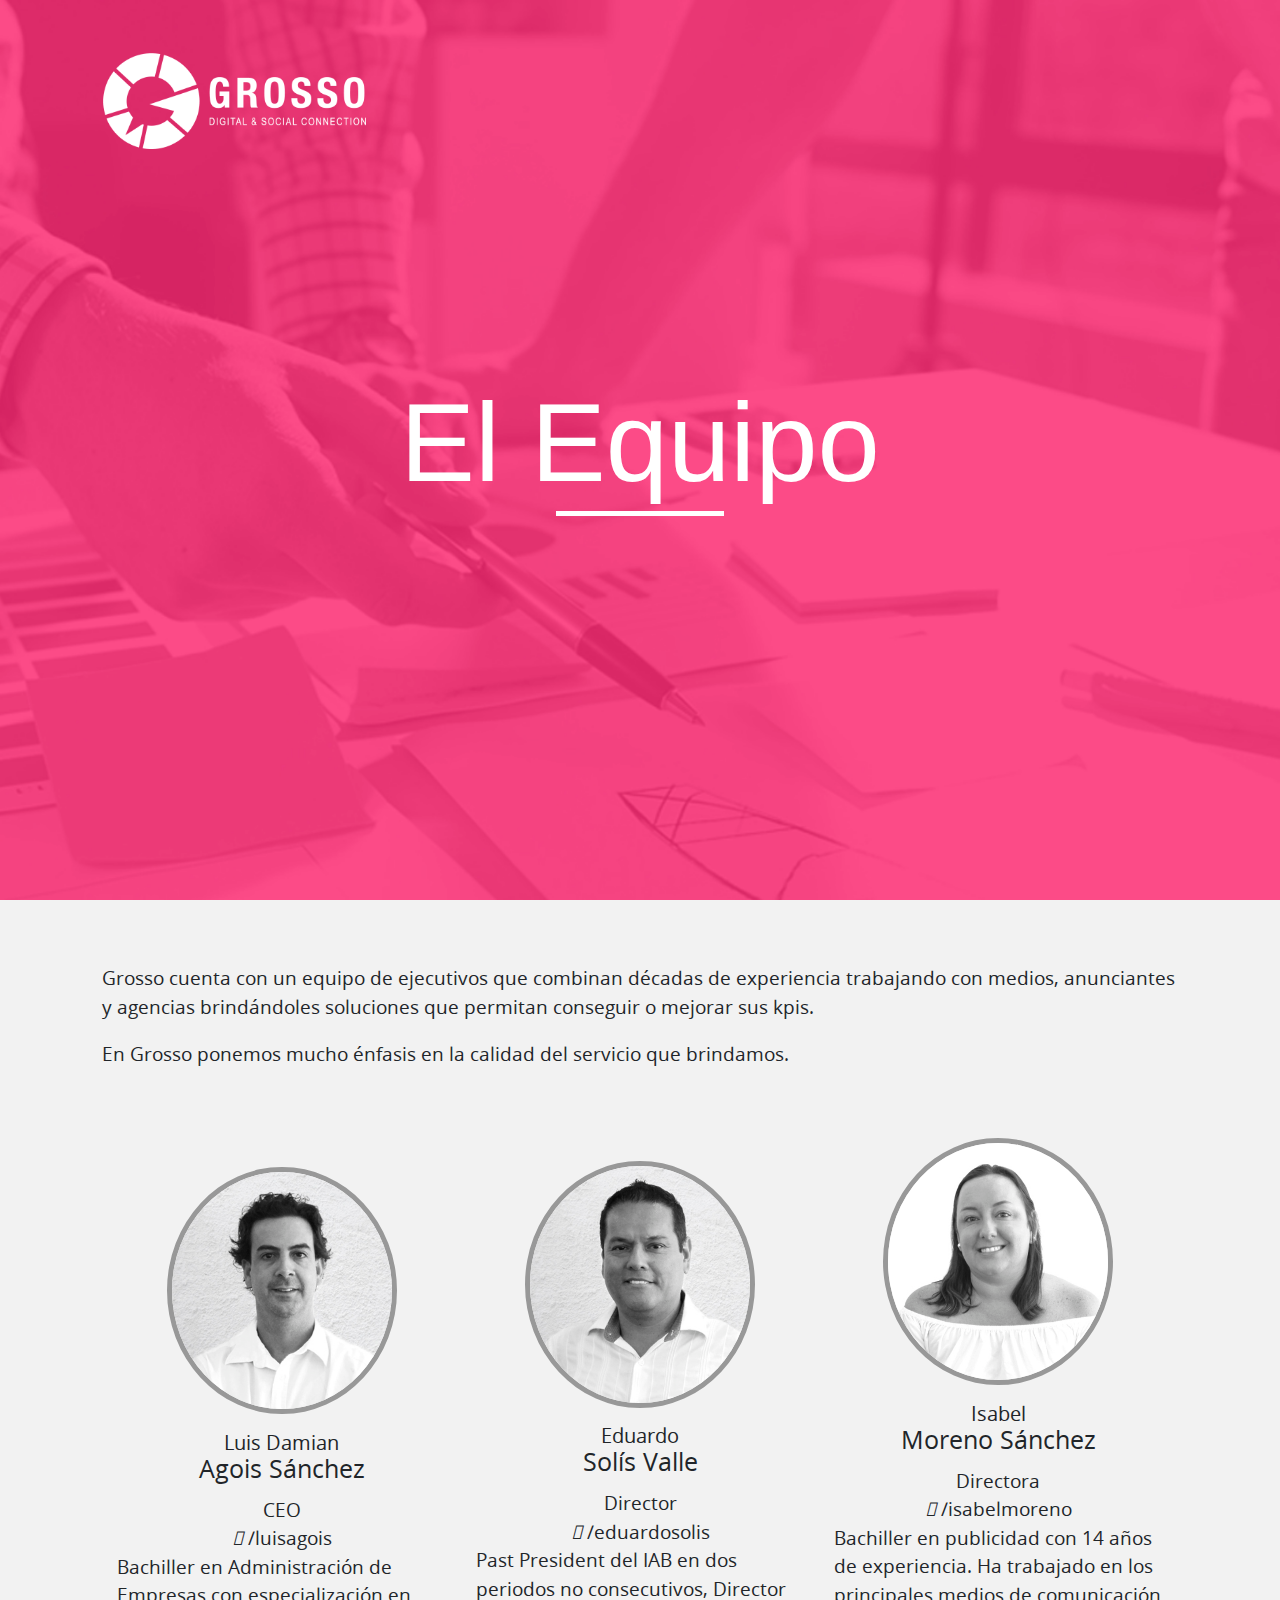
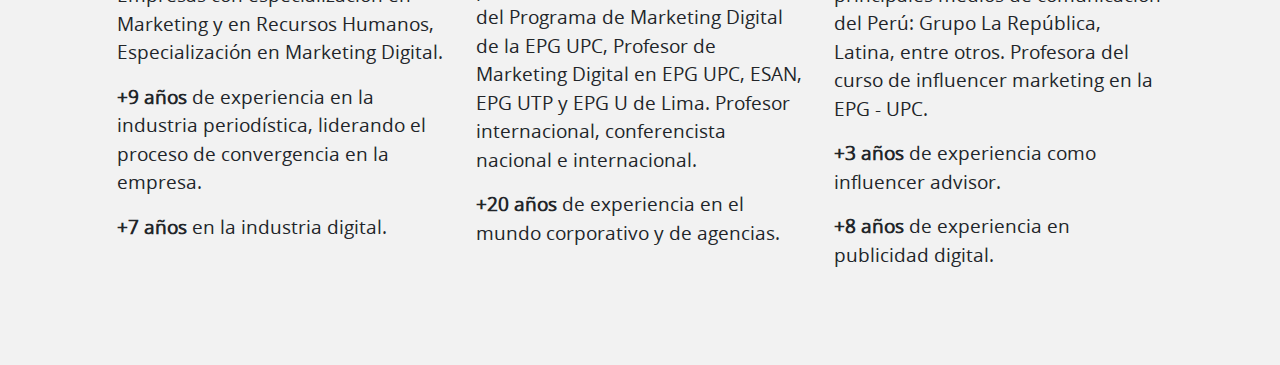
==== equipo.html @ 11dfbd5c "init" ====
<!DOCTYPE>
<html>
	<head>
		<title> Carmen Luyo </title>
		<meta charset="utf-8">
		<meta name="description" content=" text">
		<meta name="keywords" content="Marketing">
		<meta name="author" content="Carmen Luyo">
		<!-- Responsive -->
		<meta http-equiv="X-UA-Compatible" content="IE=edge">
		<meta name="viewport" content="width=device-width, initial-scale=1.0, user-scalable=no">
		<link rel="stylesheet" href="https://maxcdn.bootstrapcdn.com/font-awesome/4.4.0/css/font-awesome.min.css">
		<link rel="stylesheet" type="text/css" href="css/home.css">
		<link rel="stylesheet" type="text/css" href="css/normalize.css">
		<link rel="stylesheet" href="https://stackpath.bootstrapcdn.com/bootstrap/4.4.1/css/bootstrap.min.css" integrity="sha384-Vkoo8x4CGsO3+Hhxv8T/Q5PaXtkKtu6ug5TOeNV6gBiFeWPGFN9MuhOf23Q9Ifjh" crossorigin="anonymous">


	</head>
	<body>

			<!-- HOME -->
			<section class=" inicio-equipo section bg-section ">
		  		<header id="menu">
					<div class="r-overlay"></div>
					<div class="ctn-menu">
						<div class="left">
							<figure>
								<a href="index.html">
									<img src="images/Logo_Grosso.png" alt="">
								</a>
							</figure>
						</div>
						
					</div>					
				</header>
				
				<div class="hero-secundario d-flex justify-content-center">
					<div class="">
						<h2>El Equipo</h2>
						
					</div>
				</div>
			</section>
			
			<section class="info-servicios">
				<div class="ctn-grosso">
					<div class="ctn-info">
						<p>
							Grosso cuenta con un equipo de ejecutivos que combinan décadas de experiencia trabajando con medios, anunciantes y agencias brindándoles soluciones que permitan conseguir o mejorar sus kpis. <br> <br>

							En Grosso ponemos mucho énfasis en la calidad del servicio que brindamos.
						</p>
					</div>

					<div class="ctn-descripcion">

						<ul class="d-flex align-items-center">
							<li class="col-sm-4">
								<div class="ctn-description-equipo">
									<figure class="text-center">
										<img src="images/luis_damian.jpg" alt="">
									</figure>
									
									<div class="text-center">
										<h2>
											Luis Damian
										</h2>
										<h3>
											Agois Sánchez
										</h3>
										<span>CEO</span>
										<div class="linkedin">
											<i class="fa-linkedin-square"></i>
											<span>/luisagois</span>
										</div>
									</div>
									<div class="ctn-decription-profile">
										<p>
											Bachiller en Administración de Empresas con especialización en Marketing y en Recursos Humanos, Especialización en Marketing Digital. 
										</p>
										<p>
											<span>+9 años</span> de experiencia en la industria periodística, liderando el proceso de convergencia en la empresa.
										</p>
										<p><span>+7 años</span> en la industria digital.</p>
									</div>
								</div>
							</li>
							<li class="col-sm-4">
								<div class="ctn-description-equipo">
									<figure class="tex">
										<img src="images/eduardo_solis.jpg" alt="">
									</figure>
									<div class="text-center">
										<h2>
											Eduardo
										</h2>
										<h3>
											Solís Valle
										</h3>
										<span>Director</span>
										<div class="linkedin">
											<i class="fa-linkedin-square"></i>
											<span>/eduardosolis</span>
										</div>
									</div>
									<div class="ctn-decription-profile">
										<p>
											Past President del IAB en dos periodos no consecutivos, Director del Programa de Marketing Digital de la EPG UPC, Profesor de Marketing Digital en EPG UPC, ESAN, EPG UTP y EPG U de Lima. Profesor internacional, conferencista nacional e internacional. 
										</p>
										<p>
											<span>+20 años</span> de experiencia en el mundo corporativo y de agencias.  
										</p>
									</div>
								</div>
							</li>
							<li class="col-sm-4">
								<div class="ctn-description-equipo">
									<figure class="text-center">
										<img src="images/isabel_moreno.jpg" alt="">
									</figure>
									<div class="text-center">
										<h2>
										Isabel
										</h2>
										<h3>
											Moreno Sánchez
										</h3>
										<span>Directora</span>
										<div class="linkedin">
											<i class="fa-linkedin-square"></i>
											<span>/isabelmoreno</span>
										</div>
									</div>
									<div class="ctn-decription-profile">
										<p>
											Bachiller en publicidad con 14 años de experiencia. Ha trabajado en los principales medios de comunicación del Perú: Grupo La República, Latina, entre otros. Profesora del curso de influencer marketing en la EPG - UPC.
										</p>
										<p>
											<span>+3 años</span> de experiencia como influencer advisor.
										</p>
										<p>
											<span>+8 años</span> de experiencia en publicidad digital.
										</p>
									</div>
								</div>
							</li>
						</ul>
							
					</div>

					
				</div>
			</section>
		
			
	  		  	
			<script src="js/jquery-3.1.0.min.js"></script>

			<script src="js/main.js"></script>
			
	</body>
</html>
---- css/home.css ----
@charset "UTF-8";
/***************************************************
AUTOR: carmen Luyo
PROYECTO: tRESDE
DESCRIPCIÓN: HOJA DE ESTILOS PARA EL HOME PAGE
****************************************************/
@import 'animate.css';
* {
  box-sizing: border-box;
}
*:focus {
  outline: none;
}

html, body {
  height: 100%;
  min-height: 100%;
}

body {
  position: relative;
  background-color: transparent;
}

.hrfs {
  display: block;
  height: 100%;
  width: 100%;
  z-index: 99999;
}

/* Fonts */
/* Regular */
@font-face {
  font-family: "OpenSans";
  src: url("../fonts/OpenSans-Regular-webfont.eot");
  src: url("../fonts/OpenSans-Regular-webfont.eot?#iefix") format("embedded-opentype"), url("../fonts/OpenSans-Regular-webfont.woff") format("woff"), url("../fonts/OpenSans-Regular-webfont.ttf") format("truetype"), url("../fonts/OpenSans-Regular-webfont.svg#OpenSansRegular") format("svg");
}
/* Light */
@font-face {
  font-family: "OpenSansLight";
  src: url("../fonts/OpenSans-Light-webfont.eot");
  src: url("../fonts/OpenSans-Light-webfont.eot?#iefix") format("embedded-opentype"), url("../fonts/OpenSans-Light-webfont.woff") format("woff"), url("../fonts/OpenSans-Light-webfont.ttf") format("truetype"), url("../fonts/OpenSans-Light-webfont.svg#OpenSansLight") format("svg");
}
@font-face {
  font-family: "SF-KingstonRegular";
  src: url("../fonts/SF-Kingston-Regular.otf");
}
/** clear **/
.cleardiv:after, .cleardiv:before {
  content: "";
  display: block;
  clear: both;
}

/** texto centrado verticalmente **/
.flex-center {
  flex-direction: column;
  -moz-flex-direction: column;
  display: flex;
  display: -moz-flex;
  display: -webkit-flex;
  justify-content: center;
  -moz-justify-content: center;
  -webkit-justify-content: center;
  align-items: center;
  -moz-align-items: center;
  -webkit-align-items: center;
}

/** **/
.icon-style {
  font-family: "icomoon" !important;
  speak: none;
  font-style: normal;
  font-weight: normal;
  font-variant: normal;
  text-transform: none;
  line-height: 1;
  -webkit-font-smoothing: antialiased;
  -moz-osx-font-smoothing: grayscale;
}

@keyframes spin {
  0% {
    transform: rotate(0deg);
  }
  100% {
    transform: rotate(360deg);
  }
}
a,
input[type=submit],
button,
.transit {
  transition: all 0.5s ease-out;
}

.reset {
  padding-left: 0;
  margin: 0;
}

.widthWeb {
  width: 95%;
  margin: auto;
  position: relative;
}

img {
  max-width: 100%;
  height: auto;
}

.bg-section {
  background-size: cover;
  background-repeat: no-repeat;
  background-position: bottom center;
  height: 100%;
}

.bg-image {
  height: 100%;
  width: 100%;
  background-repeat: no-repeat;
  background-position: center center;
  background-size: cover;
}

.r-overlay {
  position: fixed;
  top: 0;
  left: 0;
  background-color: #000;
  z-index: 1001;
  width: 100%;
  height: 100%;
  visibility: hidden;
  cursor: pointer;
  transition: all 0.65s ease;
  opacity: 0;
  filter: alpha(opacity=0);
}

.active-overlay {
  visibility: visible;
  opacity: 0.5;
  filter: alpha(opacity=50);
}

.fontRar {
  color: #008891;
  font-family: "SF-KingstonRegular";
  font-size: 40px;
}

/*** HEADER ***/
header {
  transition: all 0.35s ease-in-out;
  position: absolute;
  left: 0;
  top: 0;
  width: 100%;
  z-index: 1500;
}
header:after, header:before {
  content: "";
  display: block;
  clear: both;
}
header a {
  color: black;
}
header .ctn-menu {
  display: flex;
  justify-content: space-between;
  padding: 2% 7% 0 5%;
}
header .ctn-menu .left > figure {
  width: 70%;
  padding: 0px;
  margin: 0px;
}
header .ctn-menu .right nav ul {
  margin-bottom: 0px;
}
header .ctn-menu .right nav ul li {
  display: inline-block;
  position: relative;
  vertical-align: middle;
}
header .ctn-menu .right nav ul li a {
  display: block;
  position: relative;
  color: #fff;
  font-family: "OpenSans";
  letter-spacing: 1px;
  text-transform: uppercase;
  font-size: 14px;
  padding: 8px 15px;
  transition: all 0.5s ease-out;
}
header .ctn-menu .right nav ul li a:hover {
  color: #008891;
}
header .ctn-menu .right .mobile-icon {
  display: inline-block;
  cursor: pointer;
  z-index: 12;
  width: 33px;
}
header .ctn-menu .right .mobile-icon i {
  height: 3px;
  width: 100%;
  background: white;
  display: block;
  margin-bottom: 3px;
}
header .ctn-menu .right .mobile-icon i:last-child {
  margin-bottom: 0px;
}
header .menu-responsive {
  width: 270px;
  height: 100%;
  overflow: hidden;
  position: fixed;
  top: 0;
  right: -270px;
  background: white;
  box-shadow: 0 0 10px rgba(0, 0, 0, 0.32);
  z-index: 1002;
  transition: right 0.45s ease;
}
header .menu-responsive ul {
  list-style-type: none;
  padding: 0;
  padding-top: 35px;
}
header .menu-responsive .nav-logo {
  text-align: center;
  padding-top: 25%;
}
header .menu-responsive .nav-logo img {
  width: 180px;
  padding: 0;
  margin: 0;
  text-align: left;
  display: block;
  padding-left: 20px;
}
header .menu-responsive .close-nav {
  position: absolute;
  right: 50px;
  float: right;
  top: 45px;
  cursor: pointer;
}
header .menu-responsive .close-nav i {
  width: 30px;
  z-index: 999;
  height: 3px;
  position: absolute;
  background-color: #008891;
}
header .menu-responsive .close-nav i:nth-child(1) {
  transform: rotate(45deg);
}
header .menu-responsive .close-nav i:nth-child(2) {
  transform: rotate(-45deg);
}
header .active-menu {
  right: 0;
}

/* MOBILE HEADER*/
.btn-menu {
  display: none;
}

@media screen and (max-width: 1024px) {
  header .right .btn-menu span > i {
    background-color: #fff;
  }

  .btn-menu {
    display: inline-block;
    top: 12px;
    position: relative;
  }

  header .right > nav {
    display: none;
  }
  header .right > .menu-responsive {
    display: block;
  }
  header .right > .menu-responsive ul > li {
    display: block;
    text-align: center;
    border-bottom: 1px solid gray;
  }
  header .right > .menu-responsive ul > li a {
    color: #3f3f3f;
  }
}
@media only screen and (min-width: 768px) {
  header nav {
    position: absolute;
    float: right;
    margin-right: -9px;
    top: 39px;
    display: block;
    right: 47px;
  }
  header nav ul.menu-gral > li {
    display: inline-block;
    position: relative;
    transition: all 0.5s ease-out;
  }
}
/* Estilos sub html */
.hero-secundario {
  height: 100%;
  width: 100%;
  align-items: center;
}
.hero-secundario h2 {
  color: #ffff;
  font-size: 7rem;
}
.hero-secundario h2:after {
  content: "";
  display: block;
  height: 5px;
  width: 35%;
  position: relative;
  background-color: #fff;
  text-align: center;
  margin: 0 auto;
}

/* NUESTROS SERVICIOS */
.inicio-servicios {
  background-image: url("../images/Servicios.jpg");
}

.info-servicios {
  background-color: #f2f2f2;
  padding: 5% 8%;
  font-size: 19px;
  font-family: "OpenSans";
}
.info-servicios span {
  font-weight: bold;
  font-style: italic;
}
.info-servicios .ctn-descripcion {
  padding-top: 5%;
}
.info-servicios .ctn-descripcion .description-rigth {
  background-color: #e5e5e5;
  border-radius: 5px;
  box-shadow: 3px 3px 11px 2px #bbb;
  padding: 3%;
}
.info-servicios .ctn-descripcion .description-rigth span {
  font-style: inherit;
}
.info-servicios .ctn-descripcion h4 {
  color: #4d1a6f;
  font-weight: bold;
  font-size: 35px;
}
.info-servicios .ctn-descripcion .ctn-description-equipo h2 {
  font-size: 20px;
}
.info-servicios .ctn-descripcion .ctn-description-equipo h3 {
  font-size: 25px;
  line-height: 10px;
  padding-bottom: 15px;
}
.info-servicios .ctn-descripcion .ctn-description-equipo span {
  font-style: initial;
  font-weight: normal;
}
.info-servicios .ctn-descripcion .ctn-description-equipo figure {
  width: 70%;
  margin: 0 auto;
  padding-bottom: 5%;
}
.info-servicios .ctn-descripcion .ctn-description-equipo figure img {
  border-radius: 50%;
  border: 5px solid #989898;
}
.info-servicios .ctn-descripcion .ctn-description-equipo .ctn-decription-profile p > span {
  font-weight: bold;
}

.inicio-equipo {
  background-image: url("../images/Equipo.jpg");
}

.title {
  font-family: "OpenSansLight";
  color: #fff;
}

.h1-title {
  font-size: 60px;
  color: #fff;
  font-weight: bolder;
  font-family: "OpenSans";
  margin-bottom: 15px;
  line-height: 55px;
}
.h1-title span:after {
  content: "";
  width: 204px;
  height: 6px;
  background-color: white;
  display: block;
  margin-top: 15px;
}

.img-cover {
  width: 100%;
  height: 100%;
  display: block;
  position: relative;
  top: 50%;
  left: 50%;
  width: 100%;
  height: auto;
  max-height: none;
  max-width: none;
  min-height: 100%;
  min-width: 100%;
  transform: translate(-50%, -50%);
  object-fit: cover;
}

header nav {
  display: none;
}
header .btn-menu {
  display: block;
}
header .menu-responsive {
  display: block;
}
header .menu-responsive ul > li {
  display: block !important;
  text-align: center;
  border-bottom: 1px solid gray;
}
header .menu-responsive ul > li a {
  color: #3f3f3f !important;
}
header .menu-responsive ul > li a:hover {
  color: #008891 !important;
}

/********** TEXT WEB CONTENT ***********/
.info {
  display: block;
  position: absolute;
  width: 100%;
  top: 38%;
  max-width: 753px;
  text-align: left;
  z-index: 999;
  padding: 0% 8%;
}
.info .title-home {
  font-size: 22px;
  color: #fff;
  font-family: "OpenSansLight";
}
.info .title-home span {
  font-weight: bold;
}

/*********** EMPIEZA HOME ****************/
.home {
  background-image: url("../images/intro.jpg");
}
.home .shadow {
  background-color: rgba(0, 0, 0, 0.3);
  height: 100%;
  width: 100%;
  position: relative;
}
.home .info {
  max-width: 100%;
  text-align: center;
  top: 75%;
}
.home .info .title-home {
  text-transform: uppercase;
  max-width: 700px;
  margin: 0 auto;
}

/*********** Branding ****************/
.servicios {
  background-image: url("../images/Servicios.jpg");
}

/*********** SocialMedia ****************/
.equipo {
  background-image: url("../images/Equipo.jpg");
}
.equipo .info {
  text-align: right;
  right: 0;
}

/*********** DiseñoWeb ****************/
.DisenoWeb {
  background-image: url("../images/Diseno_Web.jpg");
}

.contact {
  background-color: black;
  font-family: "OpenSansLight";
}
.contact .shadow {
  background-color: rgba(0, 0, 0, 0.84);
  height: 100%;
  width: 100%;
}
.contact .shadow p {
  display: flex;
  margin-top: 25px;
  font-size: 20px;
  max-width: 350px;
  color: #fff;
  letter-spacing: 1;
  text-align: center;
  line-height: 20px;
  font-family: "OpenSansLight";
}
.contact .shadow p a {
  display: block;
  color: inherit;
  transition: all 0.65s ease;
}
.contact .shadow p a:hover {
  color: #008891;
}

/*** MEDIA QUERIES ***/
@media screen and (max-width: 769px) {
  section.bg-section {
    height: 100% !important;
  }

  .fp-section {
    height: auto !important;
  }
  .fp-section .fp-tableCell {
    height: auto !important;
  }

  .home .info, .info {
    top: 30%;
  }
}
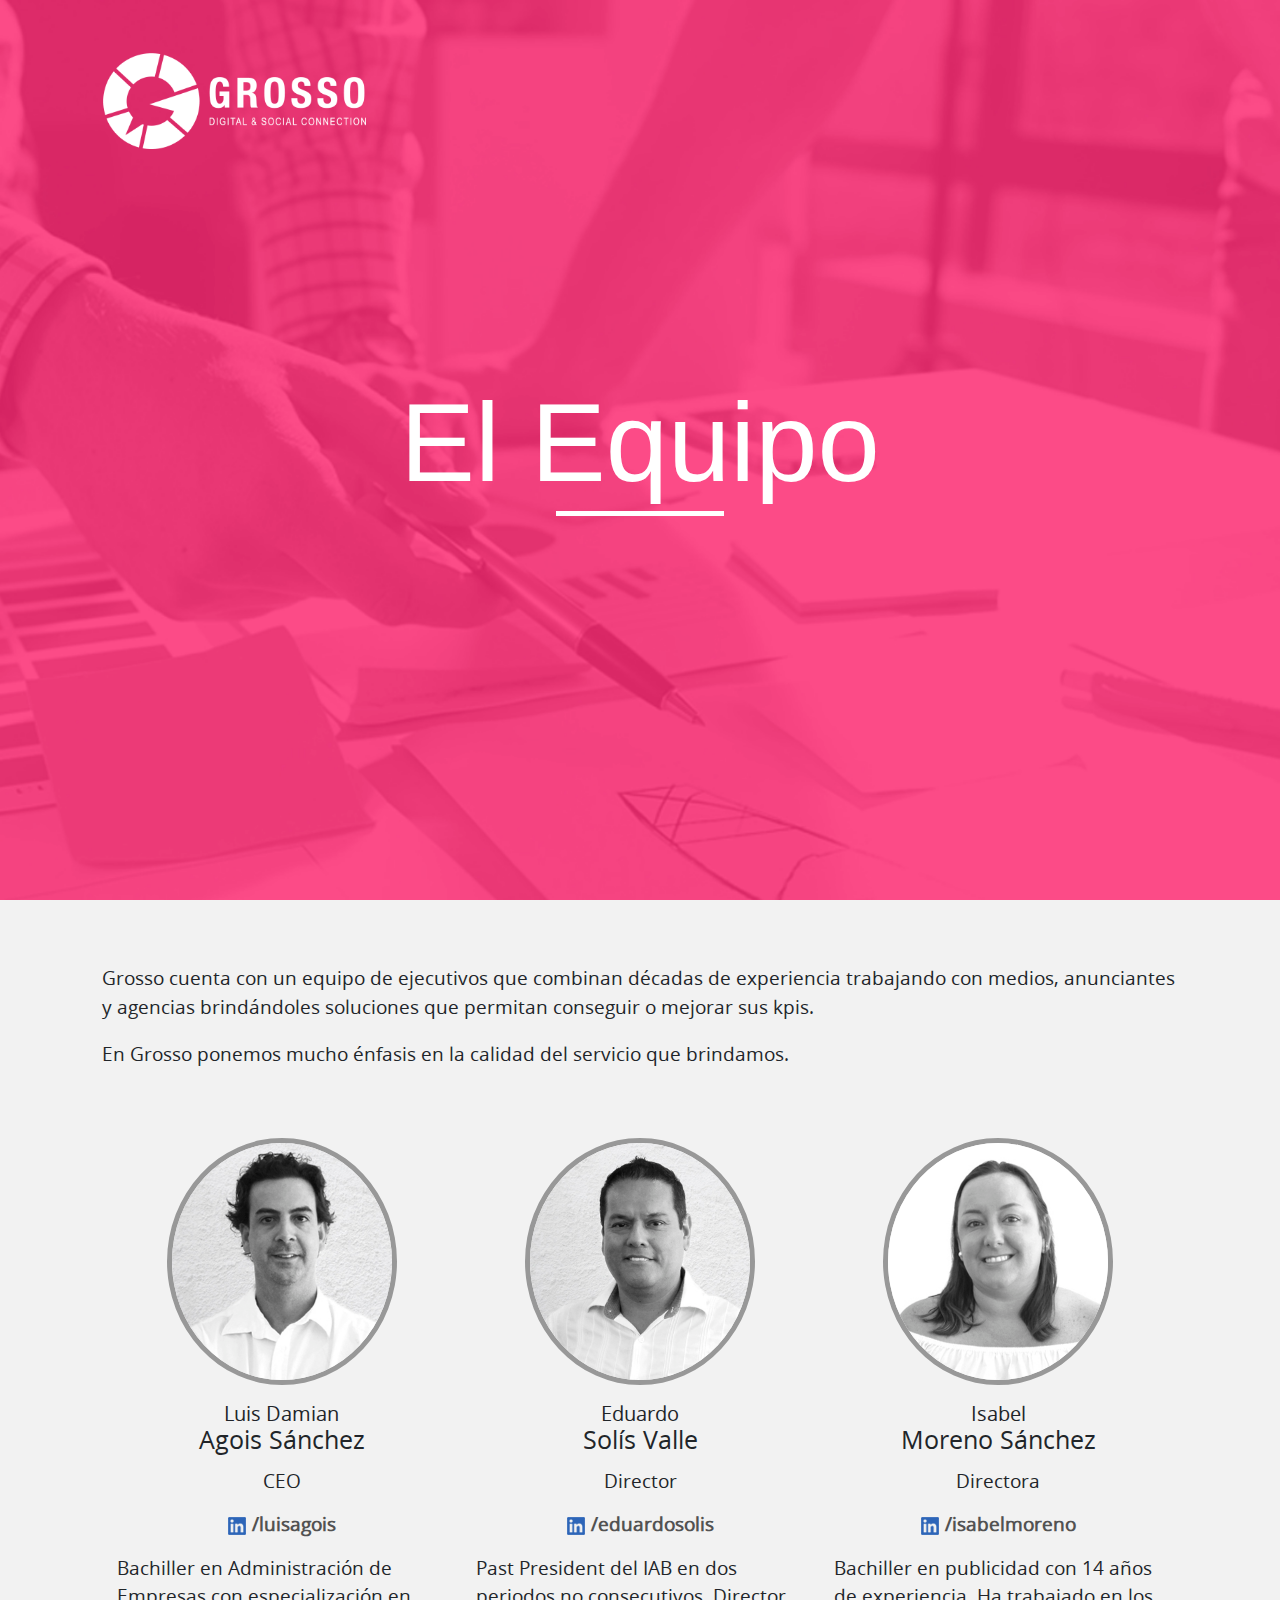
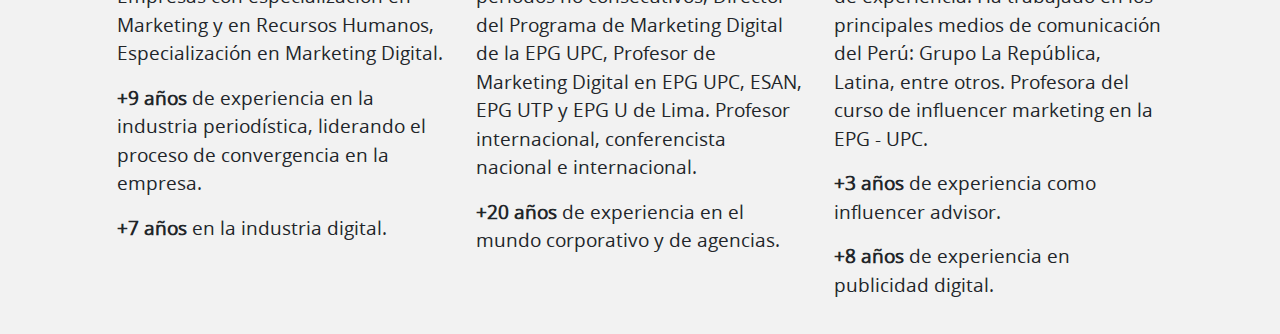
==== commit f7a4c555: "agregue imagenes" ====
--- a/equipo.html
+++ b/equipo.html
@@ -70,7 +70,9 @@
 										</h3>
 										<span>CEO</span>
 										<div class="linkedin">
-											<i class="fa-linkedin-square"></i>
+											<i class="">
+												<img src="images/icono-linkedin.png" alt="">
+											</i>
 											<span>/luisagois</span>
 										</div>
 									</div>
@@ -99,7 +101,9 @@
 										</h3>
 										<span>Director</span>
 										<div class="linkedin">
-											<i class="fa-linkedin-square"></i>
+											<i class="">
+												<img src="images/icono-linkedin.png" alt="">
+											</i>
 											<span>/eduardosolis</span>
 										</div>
 									</div>
@@ -127,7 +131,9 @@
 										</h3>
 										<span>Directora</span>
 										<div class="linkedin">
-											<i class="fa-linkedin-square"></i>
+											<i class="">
+												<img src="images/icono-linkedin.png" alt="">
+											</i>
 											<span>/isabelmoreno</span>
 										</div>
 									</div>
--- a/css/home.css
+++ b/css/home.css
@@ -392,12 +392,33 @@
   border-radius: 50%;
   border: 5px solid #989898;
 }
+.info-servicios .ctn-descripcion .ctn-description-equipo .ctn-decription-profile {
+  height: 300px;
+}
 .info-servicios .ctn-descripcion .ctn-description-equipo .ctn-decription-profile p > span {
   font-weight: bold;
 }
+.info-servicios .ctn-descripcion .ctn-description-equipo .linkedin {
+  margin: 15px 0;
+}
+.info-servicios .ctn-descripcion .ctn-description-equipo .linkedin > span {
+  font-weight: bold;
+  color: #525252;
+}
 
 .inicio-equipo {
   background-image: url("../images/Equipo.jpg");
+}
+
+.section.equipo .h1-title {
+  position: relative;
+}
+.section.equipo .h1-title span:after {
+  position: absolute;
+  right: 0%;
+}
+.section.equipo .title-home {
+  padding-top: 30px;
 }
 
 .title {
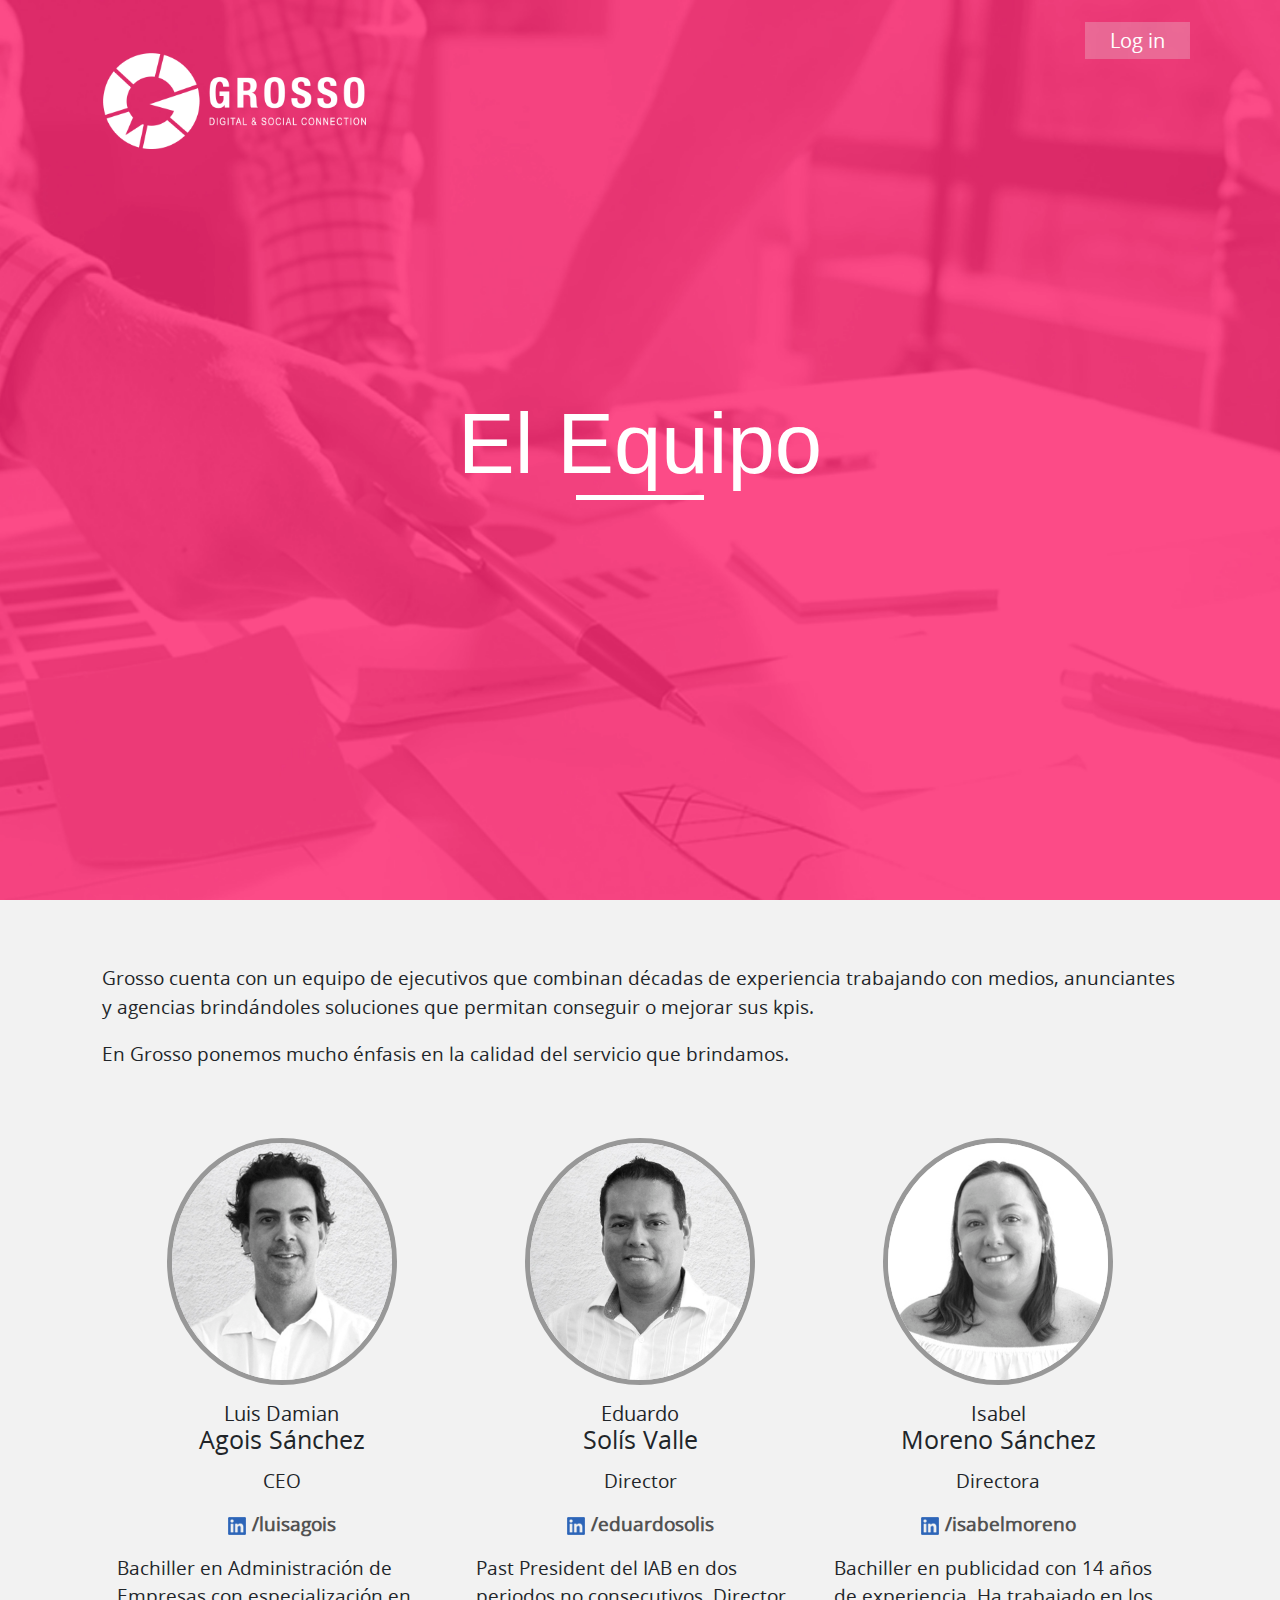
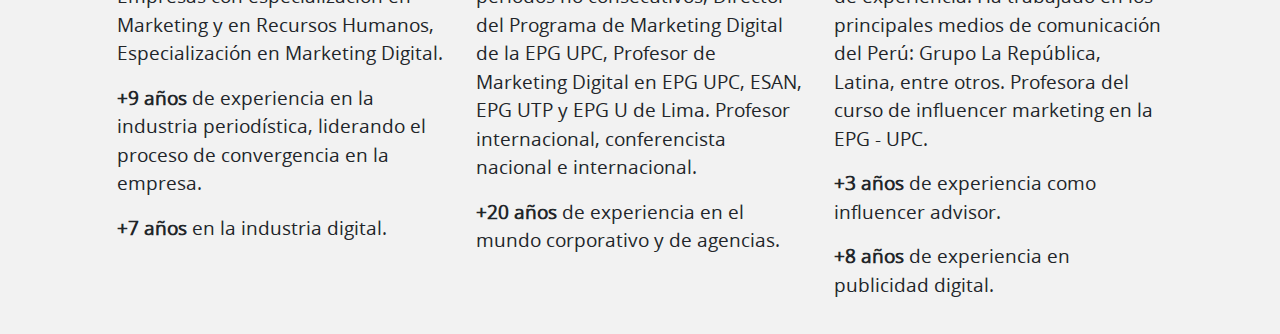
==== commit 0ca1944f: "cambios" ====
--- a/equipo.html
+++ b/equipo.html
@@ -29,6 +29,11 @@
 									<img src="images/Logo_Grosso.png" alt="">
 								</a>
 							</figure>
+						</div>
+						<div class="right">
+							<div class="login">
+								<span>Log in</span>
+							</div>
 						</div>
 						
 					</div>					
--- a/css/home.css
+++ b/css/home.css
@@ -20,6 +20,7 @@
 body {
   position: relative;
   background-color: transparent;
+  font-family: "OpenSans";
 }
 
 .hrfs {
@@ -35,16 +36,6 @@
   font-family: "OpenSans";
   src: url("../fonts/OpenSans-Regular-webfont.eot");
   src: url("../fonts/OpenSans-Regular-webfont.eot?#iefix") format("embedded-opentype"), url("../fonts/OpenSans-Regular-webfont.woff") format("woff"), url("../fonts/OpenSans-Regular-webfont.ttf") format("truetype"), url("../fonts/OpenSans-Regular-webfont.svg#OpenSansRegular") format("svg");
-}
-/* Light */
-@font-face {
-  font-family: "OpenSansLight";
-  src: url("../fonts/OpenSans-Light-webfont.eot");
-  src: url("../fonts/OpenSans-Light-webfont.eot?#iefix") format("embedded-opentype"), url("../fonts/OpenSans-Light-webfont.woff") format("woff"), url("../fonts/OpenSans-Light-webfont.ttf") format("truetype"), url("../fonts/OpenSans-Light-webfont.svg#OpenSansLight") format("svg");
-}
-@font-face {
-  font-family: "SF-KingstonRegular";
-  src: url("../fonts/SF-Kingston-Regular.otf");
 }
 /** clear **/
 .cleardiv:after, .cleardiv:before {
@@ -81,32 +72,6 @@
   -moz-osx-font-smoothing: grayscale;
 }
 
-@keyframes spin {
-  0% {
-    transform: rotate(0deg);
-  }
-  100% {
-    transform: rotate(360deg);
-  }
-}
-a,
-input[type=submit],
-button,
-.transit {
-  transition: all 0.5s ease-out;
-}
-
-.reset {
-  padding-left: 0;
-  margin: 0;
-}
-
-.widthWeb {
-  width: 95%;
-  margin: auto;
-  position: relative;
-}
-
 img {
   max-width: 100%;
   height: auto;
@@ -146,12 +111,6 @@
   visibility: visible;
   opacity: 0.5;
   filter: alpha(opacity=50);
-}
-
-.fontRar {
-  color: #008891;
-  font-family: "SF-KingstonRegular";
-  font-size: 40px;
 }
 
 /*** HEADER ***/
@@ -273,8 +232,12 @@
 }
 
 /* MOBILE HEADER*/
-.btn-menu {
-  display: none;
+.login span {
+  color: #ffff;
+  background-color: #eaeaea45;
+  font-size: 20px;
+  padding: 5px 25px;
+  font-family: "OpenSans";
 }
 
 @media screen and (max-width: 1024px) {
@@ -326,7 +289,7 @@
 }
 .hero-secundario h2 {
   color: #ffff;
-  font-size: 7rem;
+  font-size: 85px;
 }
 .hero-secundario h2:after {
   content: "";
@@ -369,7 +332,7 @@
 .info-servicios .ctn-descripcion h4 {
   color: #4d1a6f;
   font-weight: bold;
-  font-size: 35px;
+  font-size: 30px;
 }
 .info-servicios .ctn-descripcion .ctn-description-equipo h2 {
   font-size: 20px;
@@ -421,13 +384,54 @@
   padding-top: 30px;
 }
 
+.fp-viewing-footer header {
+  display: none;
+}
+
+.footer h4 {
+  color: #4d1a6f;
+  font-size: 50px;
+  font-weight: bold;
+  line-height: 45px;
+}
+.footer h4 span {
+  color: gray;
+  font-weight: 400;
+  font-size: 45px;
+}
+.footer h4 span:after {
+  content: "";
+  display: block;
+  width: 100%;
+  height: 5px;
+  margin-top: 25px;
+  margin-bottom: 25px;
+  background-color: #eaeaea;
+}
+.footer .info-footer {
+  display: flex;
+  align-items: center;
+}
+.footer .info-footer i {
+  width: 120px;
+}
+.footer .info-footer h5 {
+  color: #4d1a6f;
+  font-size: 30px;
+  font-weight: 600;
+}
+.footer .info-footer span {
+  font-size: 21px;
+  color: #848383;
+}
+
 .title {
-  font-family: "OpenSansLight";
   color: #fff;
+  font-family: "OpenSans";
 }
 
 .h1-title {
-  font-size: 60px;
+  font-size: 52px;
   color: #fff;
   font-weight: bolder;
   font-family: "OpenSans";
@@ -487,15 +491,15 @@
   position: absolute;
   width: 100%;
   top: 38%;
-  max-width: 753px;
+  max-width: 850px;
   text-align: left;
   z-index: 999;
   padding: 0% 8%;
 }
 .info .title-home {
-  font-size: 22px;
+  font-size: 24px;
   color: #fff;
-  font-family: "OpenSansLight";
+  font-family: "OpenSans";
 }
 .info .title-home span {
   font-weight: bold;
@@ -536,40 +540,6 @@
   right: 0;
 }
 
-/*********** DiseñoWeb ****************/
-.DisenoWeb {
-  background-image: url("../images/Diseno_Web.jpg");
-}
-
-.contact {
-  background-color: black;
-  font-family: "OpenSansLight";
-}
-.contact .shadow {
-  background-color: rgba(0, 0, 0, 0.84);
-  height: 100%;
-  width: 100%;
-}
-.contact .shadow p {
-  display: flex;
-  margin-top: 25px;
-  font-size: 20px;
-  max-width: 350px;
-  color: #fff;
-  letter-spacing: 1;
-  text-align: center;
-  line-height: 20px;
-  font-family: "OpenSansLight";
-}
-.contact .shadow p a {
-  display: block;
-  color: inherit;
-  transition: all 0.65s ease;
-}
-.contact .shadow p a:hover {
-  color: #008891;
-}
-
 /*** MEDIA QUERIES ***/
 @media screen and (max-width: 769px) {
   section.bg-section {
@@ -582,8 +552,4 @@
   .fp-section .fp-tableCell {
     height: auto !important;
   }
-
-  .home .info, .info {
-    top: 30%;
-  }
 }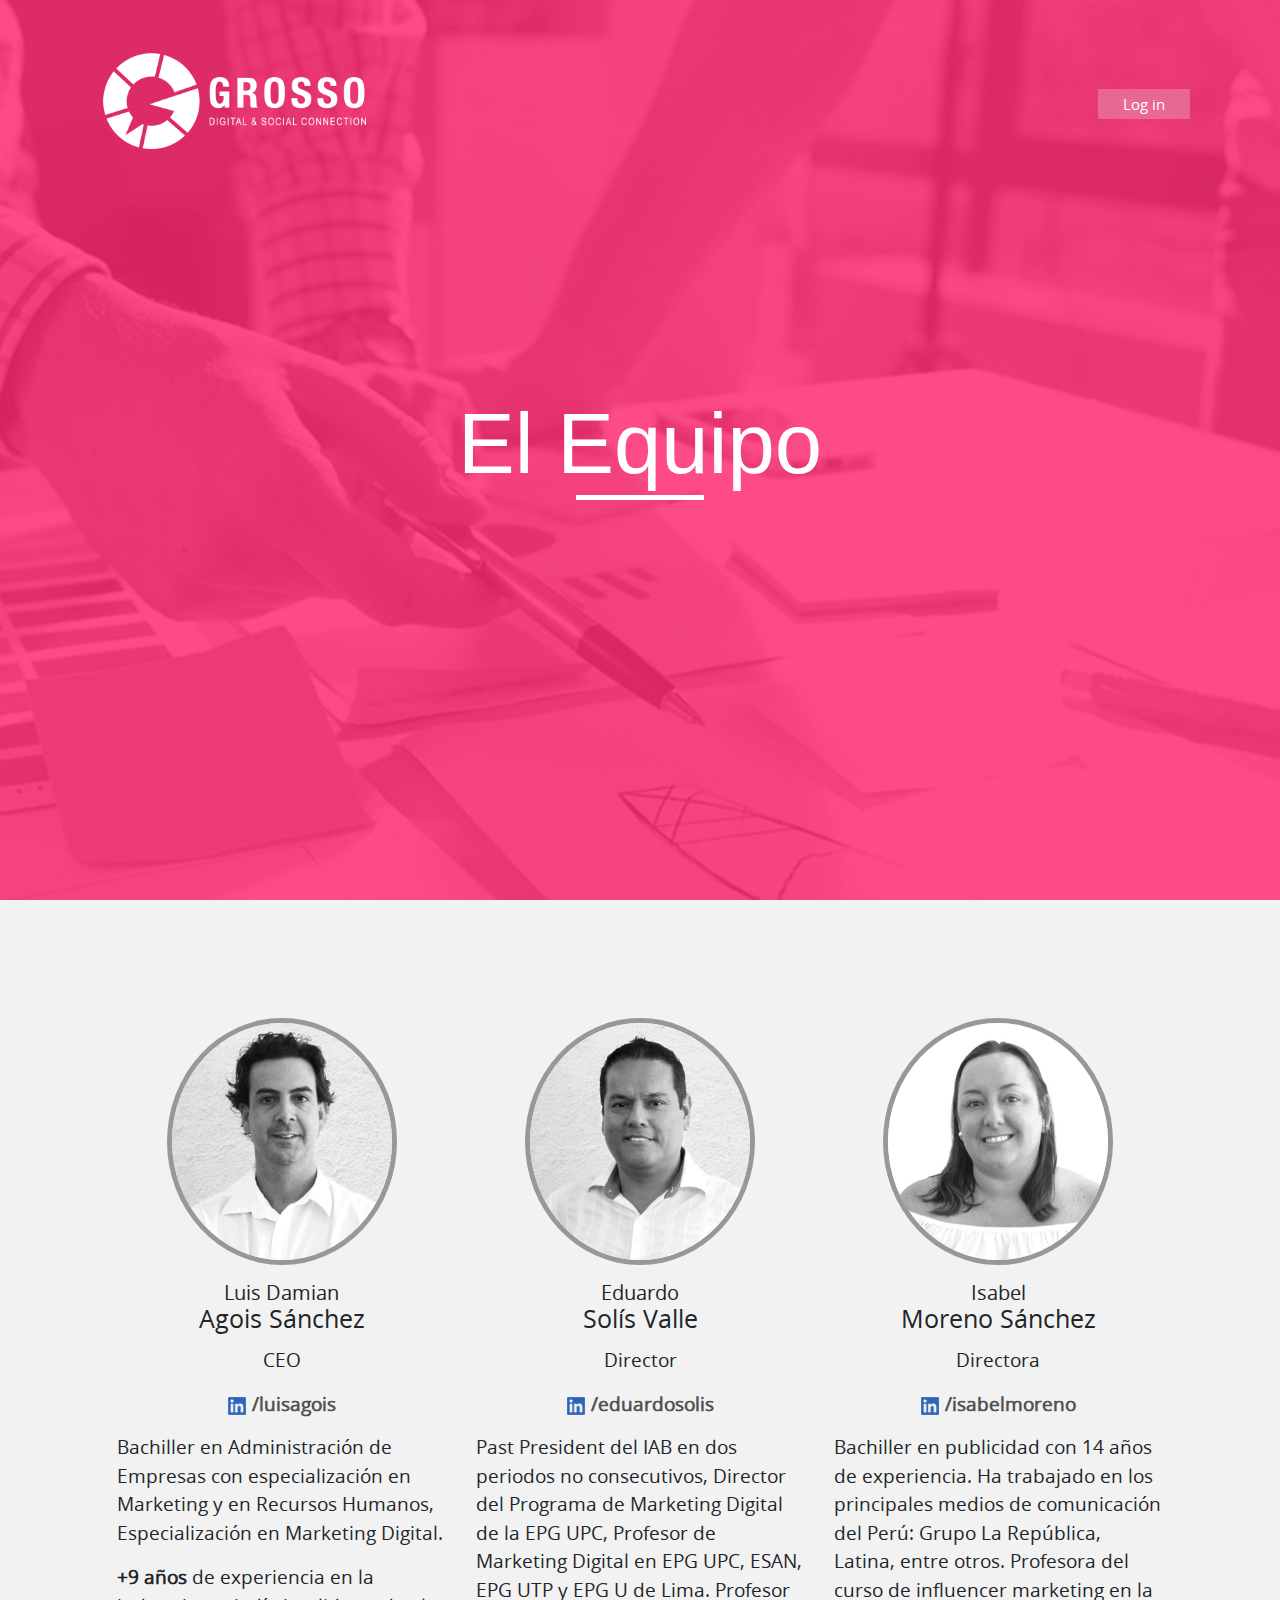
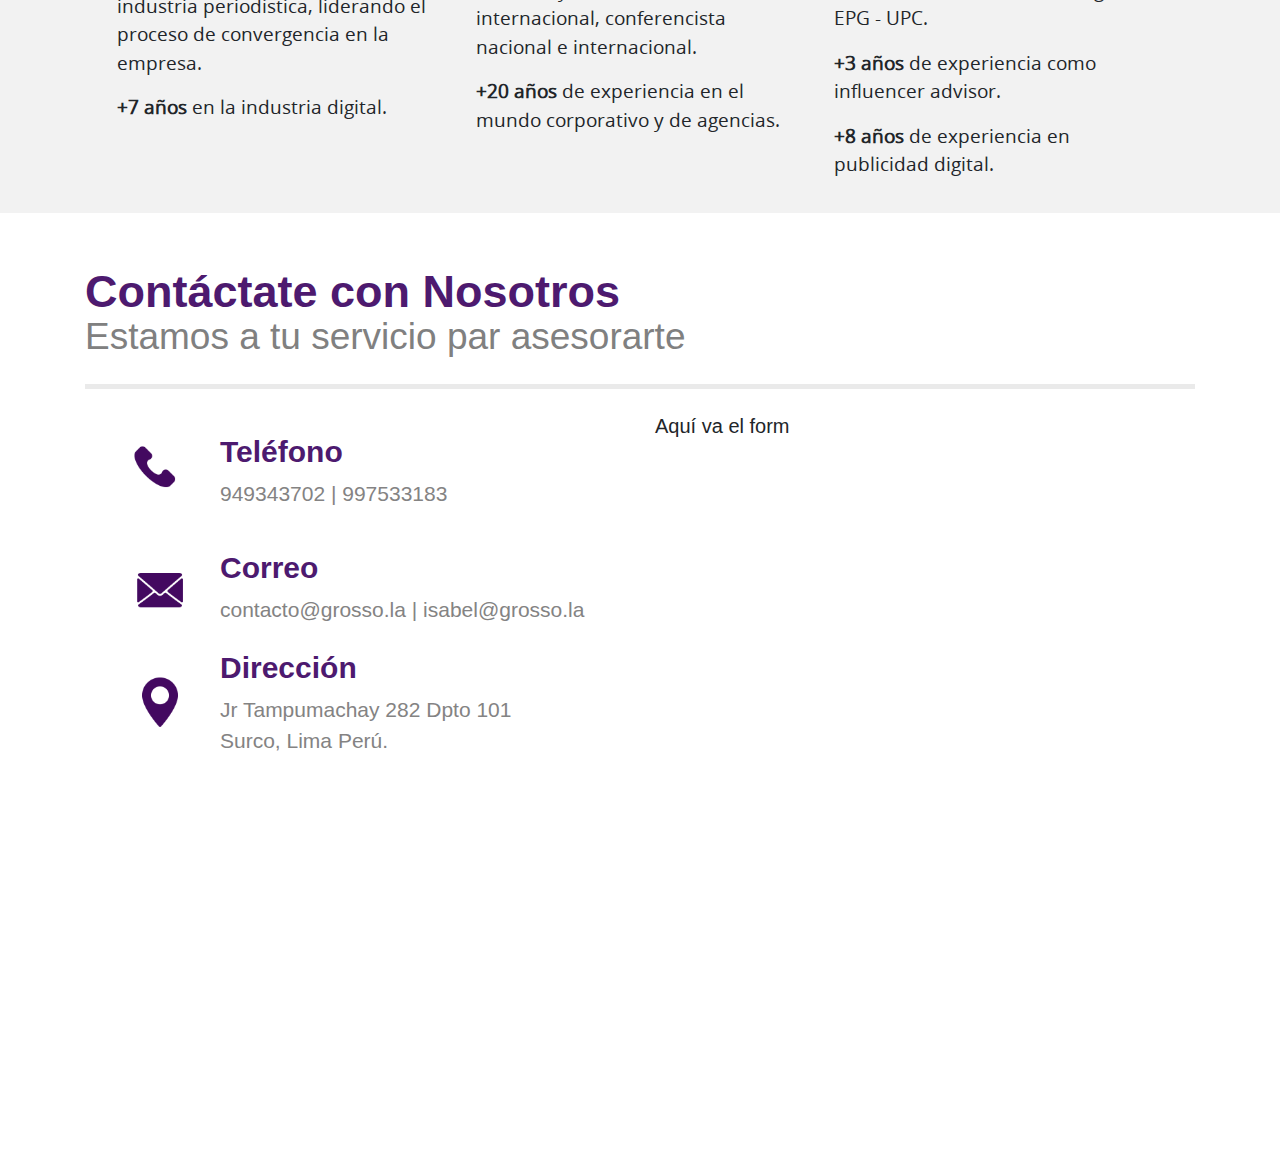
==== commit c09cff53: "cambios" ====
--- a/equipo.html
+++ b/equipo.html
@@ -49,13 +49,6 @@
 			
 			<section class="info-servicios">
 				<div class="ctn-grosso">
-					<div class="ctn-info">
-						<p>
-							Grosso cuenta con un equipo de ejecutivos que combinan décadas de experiencia trabajando con medios, anunciantes y agencias brindándoles soluciones que permitan conseguir o mejorar sus kpis. <br> <br>
-
-							En Grosso ponemos mucho énfasis en la calidad del servicio que brindamos.
-						</p>
-					</div>
 
 					<div class="ctn-descripcion">
 
@@ -162,6 +155,69 @@
 					
 				</div>
 			</section>
+
+			<section class="section footer bg-section" data-anchor="footer">
+      			<div class="ctn-footer container">
+      				<h4>
+						Contáctate con Nosotros <br>
+						<span>
+							Estamos a tu servicio par asesorarte
+						</span>
+					</h4>
+      			</div>
+				<div class="container">
+					<div class="d-flex ">
+						<div class="col-sm-6">
+							
+							<div class="ctn-description-footer">
+								<ul>
+									<li>
+										<div class="info-footer">
+											<i>
+												<img src="images/Icono_Telefono.png" alt="">
+											</i>
+											<div>
+												<h5>Teléfono</h5>
+												<span>949343702 | 997533183</span>
+											</div>
+										</div>
+									</li>
+									<li>
+										<div class="info-footer">
+											<i>
+												<img src="images/Icono_Correo.png" alt="">
+											</i>
+											<div>
+												<h5>Correo</h5>
+												<span>contacto@grosso.la | isabel@grosso.la</span>
+											</div>
+										</div>
+									</li>
+									<li>
+										<div class="info-footer">
+											<i>
+												<img src="images/Icono_Direccion.png" alt="">
+											</i>
+											<div>
+												<h5>Dirección</h5>
+												<span>Jr Tampumachay 282 Dpto 101 <br> Surco, Lima Perú.</span>
+											</div>
+										</div>
+									</li>
+								</ul>
+							</div>
+						</div>
+						<div class="col-sm-6">
+							<h5>
+								Aquí va el form
+							</h5>
+						</div>
+
+					</div>
+				</div>
+
+      		</section>
+			
 		
 			
 	  		  	
--- a/css/home.css
+++ b/css/home.css
@@ -133,6 +133,7 @@
 header .ctn-menu {
   display: flex;
   justify-content: space-between;
+  align-items: center;
   padding: 2% 7% 0 5%;
 }
 header .ctn-menu .left > figure {
@@ -235,7 +236,7 @@
 .login span {
   color: #ffff;
   background-color: #eaeaea45;
-  font-size: 20px;
+  font-size: 15px;
   padding: 5px 25px;
   font-family: "OpenSans";
 }
@@ -387,17 +388,21 @@
 .fp-viewing-footer header {
   display: none;
 }
+.fp-viewing-footer h4 {
+  margin-top: 0px !important;
+}
 
 .footer h4 {
   color: #4d1a6f;
-  font-size: 50px;
+  font-size: 45px;
   font-weight: bold;
   line-height: 45px;
+  margin-top: 5%;
 }
 .footer h4 span {
   color: gray;
   font-weight: 400;
-  font-size: 45px;
+  font-size: 37px;
 }
 .footer h4 span:after {
   content: "";
@@ -522,7 +527,7 @@
 }
 .home .info .title-home {
   text-transform: uppercase;
-  max-width: 700px;
+  max-width: 850px;
   margin: 0 auto;
 }
 
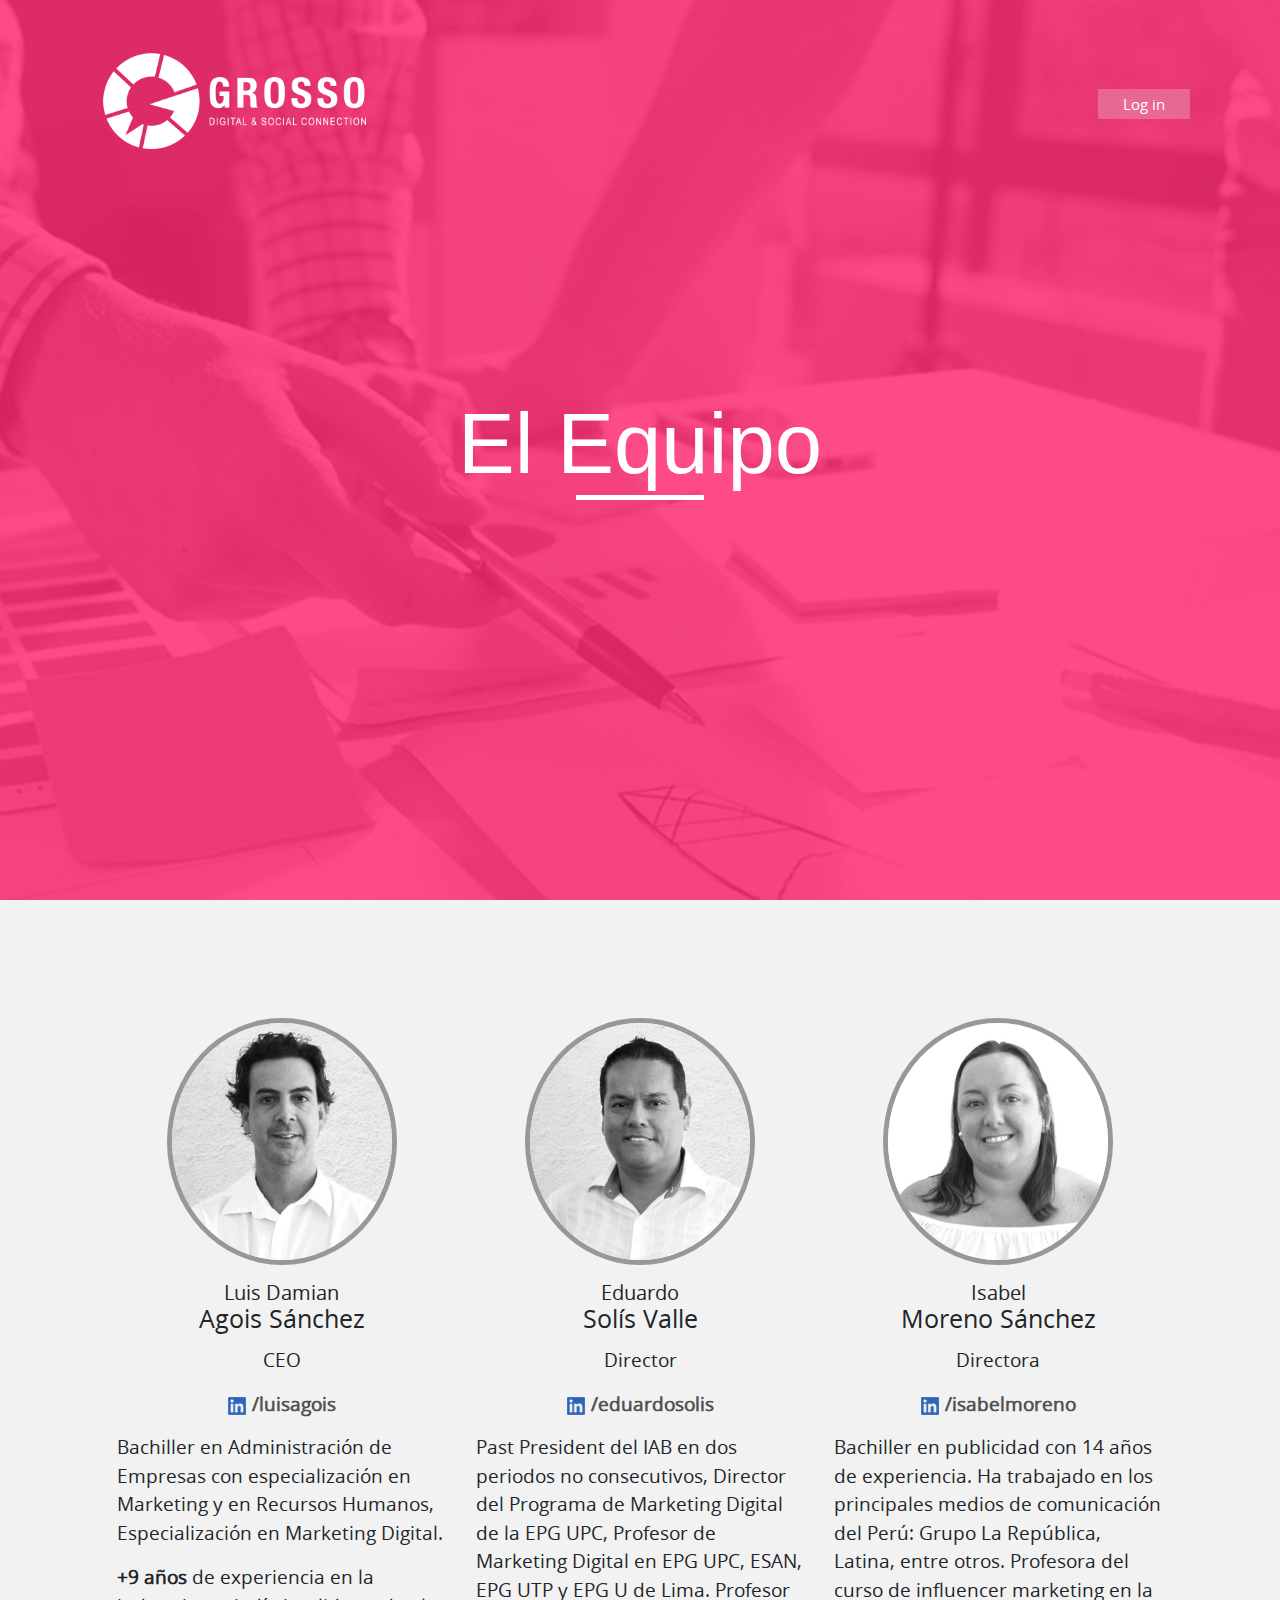
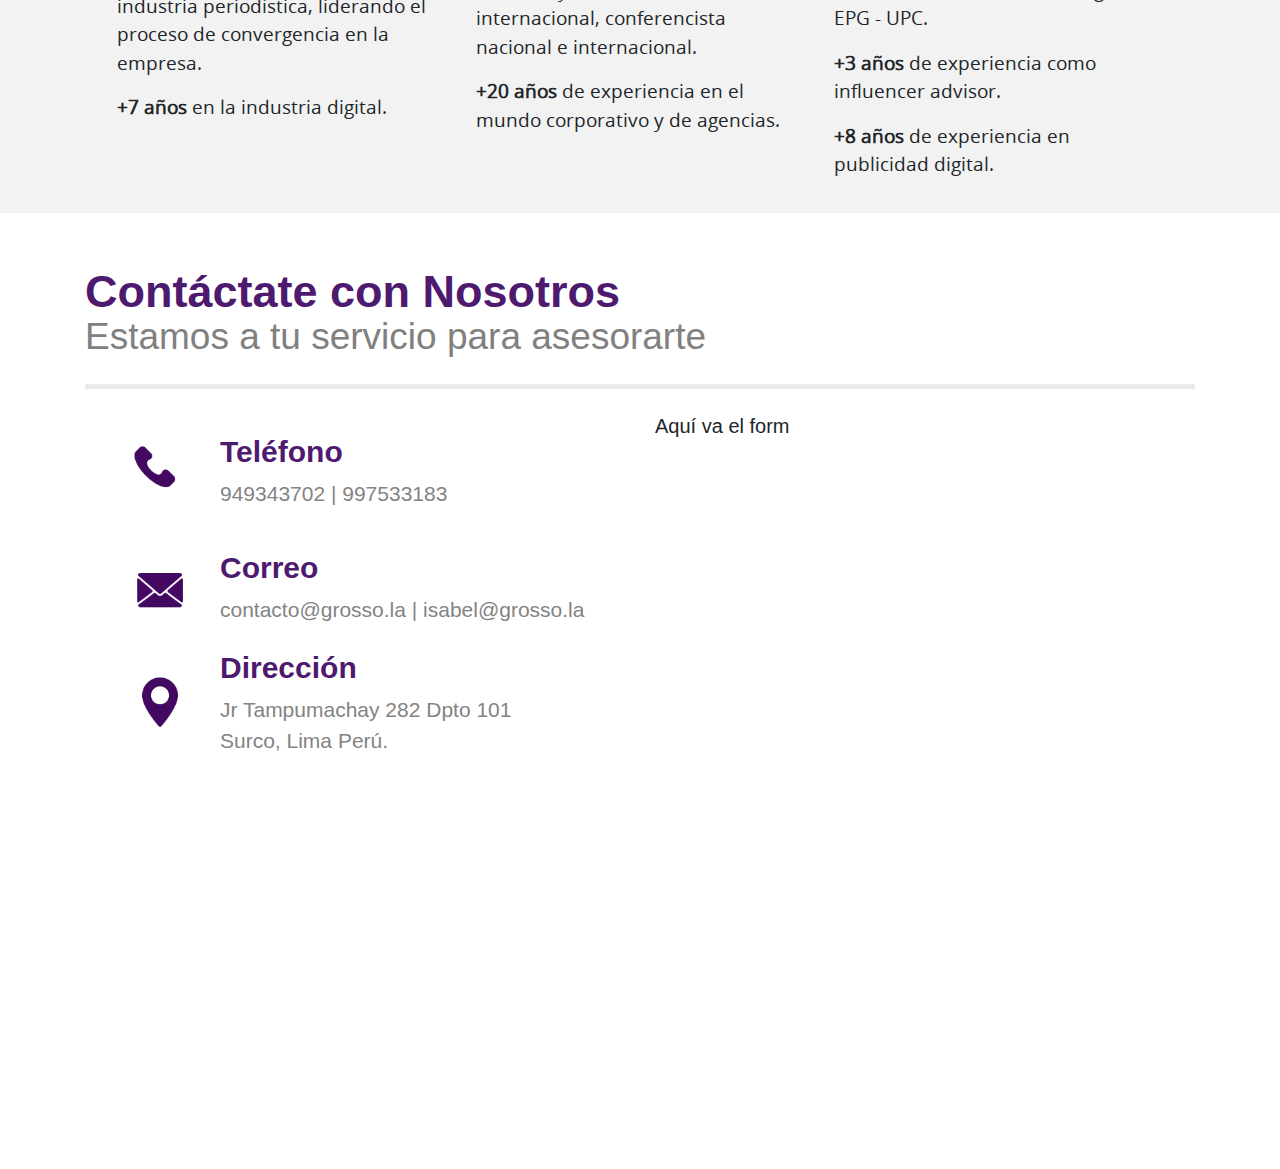
==== commit c8ff783d: "se actualizo cambios" ====
--- a/equipo.html
+++ b/equipo.html
@@ -161,7 +161,7 @@
       				<h4>
 						Contáctate con Nosotros <br>
 						<span>
-							Estamos a tu servicio par asesorarte
+							Estamos a tu servicio para asesorarte
 						</span>
 					</h4>
       			</div>
--- a/css/home.css
+++ b/css/home.css
@@ -21,6 +21,10 @@
   position: relative;
   background-color: transparent;
   font-family: "OpenSans";
+}
+
+a:hover {
+  text-decoration: none !important;
 }
 
 .hrfs {
@@ -242,44 +246,97 @@
 }
 
 @media screen and (max-width: 1024px) {
-  header .right .btn-menu span > i {
-    background-color: #fff;
-  }
-
-  .btn-menu {
-    display: inline-block;
-    top: 12px;
+  .fp-viewing-footer header {
+    display: block !important;
+  }
+
+  header .ctn-menu .left > figure {
+    position: absolute;
+    top: 145px;
+    width: 90%;
+    margin: 0;
+    padding: 0;
+  }
+  header .ctn-menu .right .login {
+    margin-top: 20px;
+  }
+
+  .servicios .info, .equipo .info {
+    top: 10%;
     position: relative;
-  }
-
-  header .right > nav {
-    display: none;
-  }
-  header .right > .menu-responsive {
-    display: block;
-  }
-  header .right > .menu-responsive ul > li {
-    display: block;
+    padding: 25px;
+  }
+
+  .home .info .title-home {
+    font-size: 18px;
+  }
+
+  .footer {
+    padding: 25px;
+  }
+  .footer .ctn-footer h4 {
+    font-size: 27px;
     text-align: center;
-    border-bottom: 1px solid gray;
-  }
-  header .right > .menu-responsive ul > li a {
-    color: #3f3f3f;
-  }
-}
-@media only screen and (min-width: 768px) {
-  header nav {
-    position: absolute;
-    float: right;
-    margin-right: -9px;
-    top: 39px;
-    display: block;
-    right: 47px;
-  }
-  header nav ul.menu-gral > li {
-    display: inline-block;
-    position: relative;
-    transition: all 0.5s ease-out;
+  }
+  .footer .ctn-footer h4 span {
+    font-size: 20px;
+    font-weight: 100;
+    line-height: 19px;
+  }
+  .footer .container .d-flex {
+    display: block !important;
+  }
+  .footer .container .d-flex .ctn-description-footer li {
+    margin-bottom: 22px;
+  }
+  .footer .container .d-flex .ctn-description-footer h5 {
+    font-size: 25px;
+  }
+  .footer .container .d-flex .ctn-description-footer span {
+    font-size: 18px;
+  }
+  .footer .container .d-flex .ctn-description-footer li:nth-child(1) i {
+    width: 100px;
+  }
+  .footer .container .d-flex .ctn-description-footer li:nth-child(2) i {
+    width: 142px;
+  }
+  .footer .container .d-flex .ctn-description-footer li:nth-child(3) i {
+    width: 115px;
+  }
+
+  .hero-secundario h2 {
+    font-size: 60px !important;
+    text-align: center;
+    line-height: 58px;
+    margin-top: 35px;
+  }
+  .hero-secundario h2:after {
+    top: 15px;
+    height: 3px !important;
+    width: 25% !important;
+  }
+
+  .info-servicios {
+    padding: 20% 8% !important;
+  }
+  .info-servicios .ctn-descripcion {
+    padding-top: 0px !important;
+  }
+  .info-servicios .ctn-descripcion .description-rigth {
+    margin-bottom: 40px;
+  }
+  .info-servicios .ctn-descripcion .d-flex {
+    display: block !important;
+  }
+  .info-servicios .ctn-descripcion .d-flex h4 {
+    margin-bottom: 40px;
+    text-align: center;
+    font-size: 23px !important;
+  }
+
+  .ctn-description-equipo {
+    margin-top: 70px;
   }
 }
 /* Estilos sub html */
@@ -450,6 +507,12 @@
   background-color: white;
   display: block;
   margin-top: 15px;
+}
+
+.info i.fa.fa-angle-down {
+  font-size: 3em;
+  color: white;
+  display: block;
 }
 
 .img-cover {
@@ -490,12 +553,18 @@
   color: #008891 !important;
 }
 
+.btn-mas {
+  color: #ffff;
+  background-color: #21212175;
+  padding: 5px 20px;
+}
+
 /********** TEXT WEB CONTENT ***********/
 .info {
   display: block;
   position: absolute;
   width: 100%;
-  top: 38%;
+  top: 30%;
   max-width: 850px;
   text-align: left;
   z-index: 999;
@@ -523,7 +592,7 @@
 .home .info {
   max-width: 100%;
   text-align: center;
-  top: 75%;
+  top: 50%;
 }
 .home .info .title-home {
   text-transform: uppercase;
@@ -548,7 +617,7 @@
 /*** MEDIA QUERIES ***/
 @media screen and (max-width: 769px) {
   section.bg-section {
-    height: 100% !important;
+    min-height: 100% !important;
   }
 
   .fp-section {
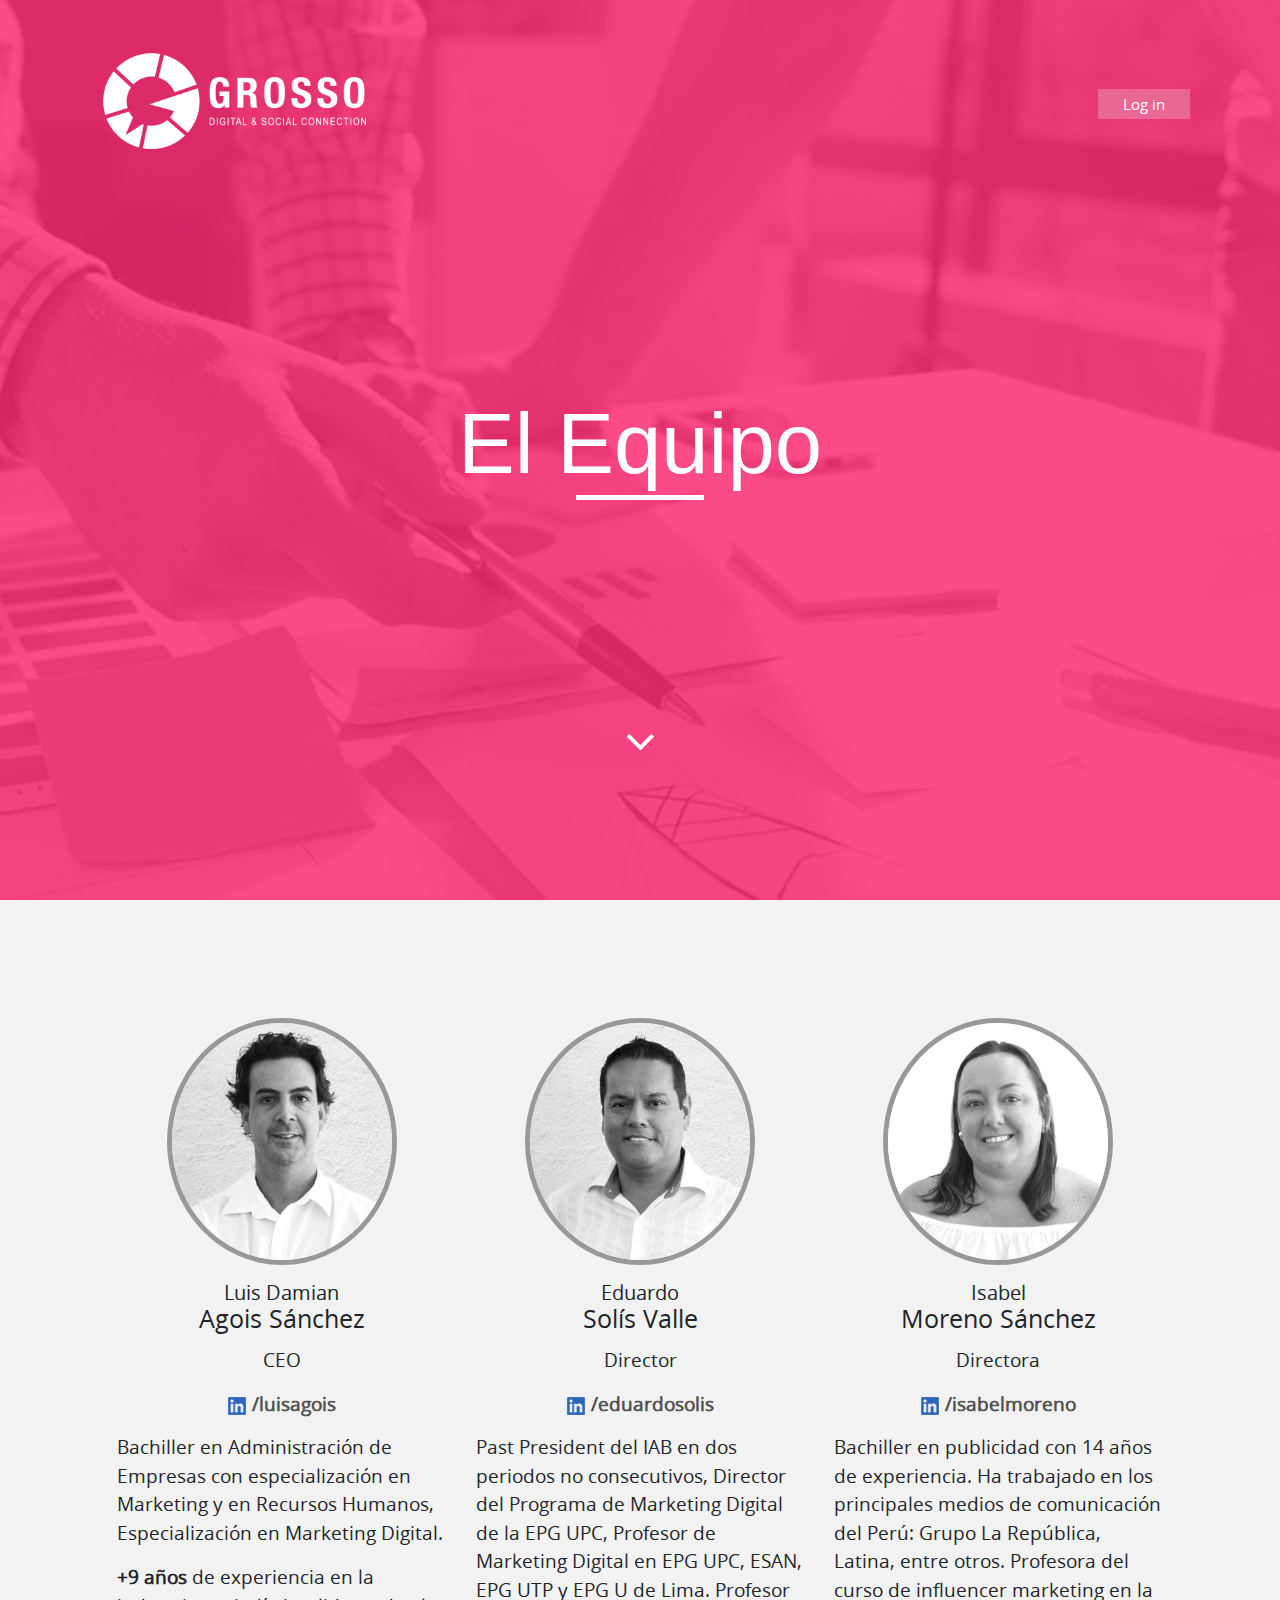
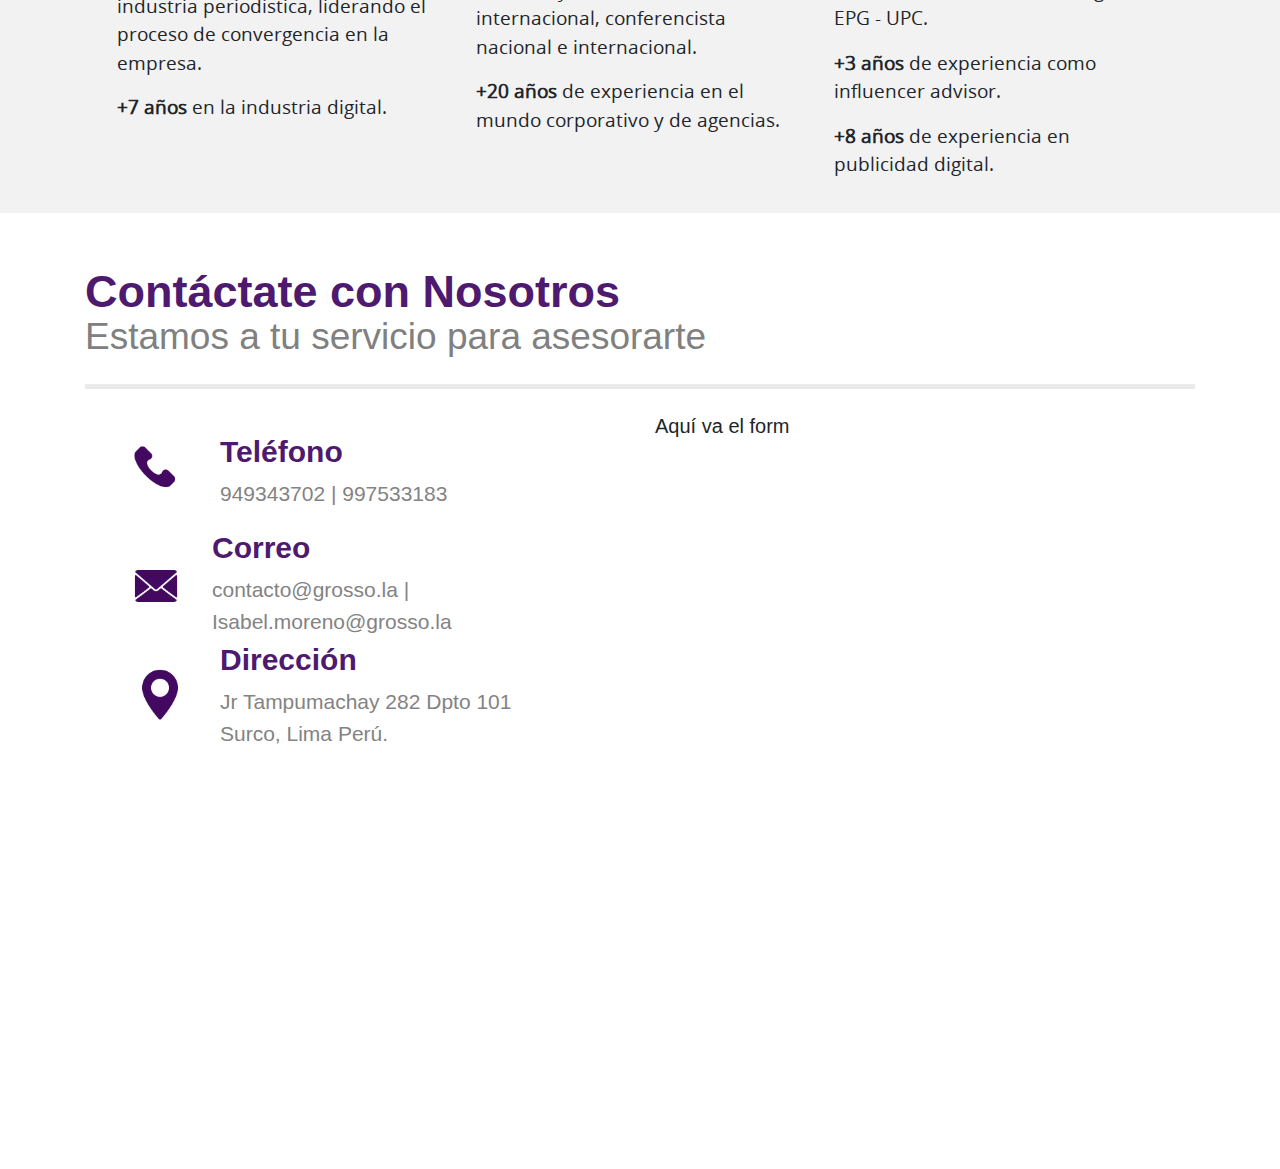
==== commit ca429ad3: "se agrego flecha en el Home" ====
--- a/equipo.html
+++ b/equipo.html
@@ -1,7 +1,7 @@
 <!DOCTYPE>
 <html>
 	<head>
-		<title> Carmen Luyo </title>
+		<title> Grosso </title>
 		<meta charset="utf-8">
 		<meta name="description" content=" text">
 		<meta name="keywords" content="Marketing">
@@ -42,12 +42,19 @@
 				<div class="hero-secundario d-flex justify-content-center">
 					<div class="">
 						<h2>El Equipo</h2>
+						<div class="arrow-white">
+							<a href="#servicios" class=" arrow btn-home"><i class="fa fa-angle-down"></i></a>
+						</div>
+
 						
 					</div>
+					
+
+					
 				</div>
 			</section>
 			
-			<section class="info-servicios">
+			<section class="info-servicios" id="servicios">
 				<div class="ctn-grosso">
 
 					<div class="ctn-descripcion">
@@ -189,7 +196,7 @@
 											</i>
 											<div>
 												<h5>Correo</h5>
-												<span>contacto@grosso.la | isabel@grosso.la</span>
+												<span>contacto@grosso.la | Isabel.moreno@grosso.la</span>
 											</div>
 										</div>
 									</li>
--- a/css/home.css
+++ b/css/home.css
@@ -509,10 +509,19 @@
   margin-top: 15px;
 }
 
-.info i.fa.fa-angle-down {
+.arrow-white i.fa.fa-angle-down {
+  position: absolute;
+  bottom: 15%;
+  left: 0;
+  right: 0;
+}
+
+.home i.fa.fa-angle-down, i.fa.fa-angle-down {
   font-size: 3em;
   color: white;
   display: block;
+  margin-top: 10% !important;
+  text-align: center;
 }
 
 .img-cover {
@@ -626,4 +635,7 @@
   .fp-section .fp-tableCell {
     height: auto !important;
   }
+}
+.btn-arrow-home i.fa.fa-angle-down {
+  margin-top: -5% !important;
 }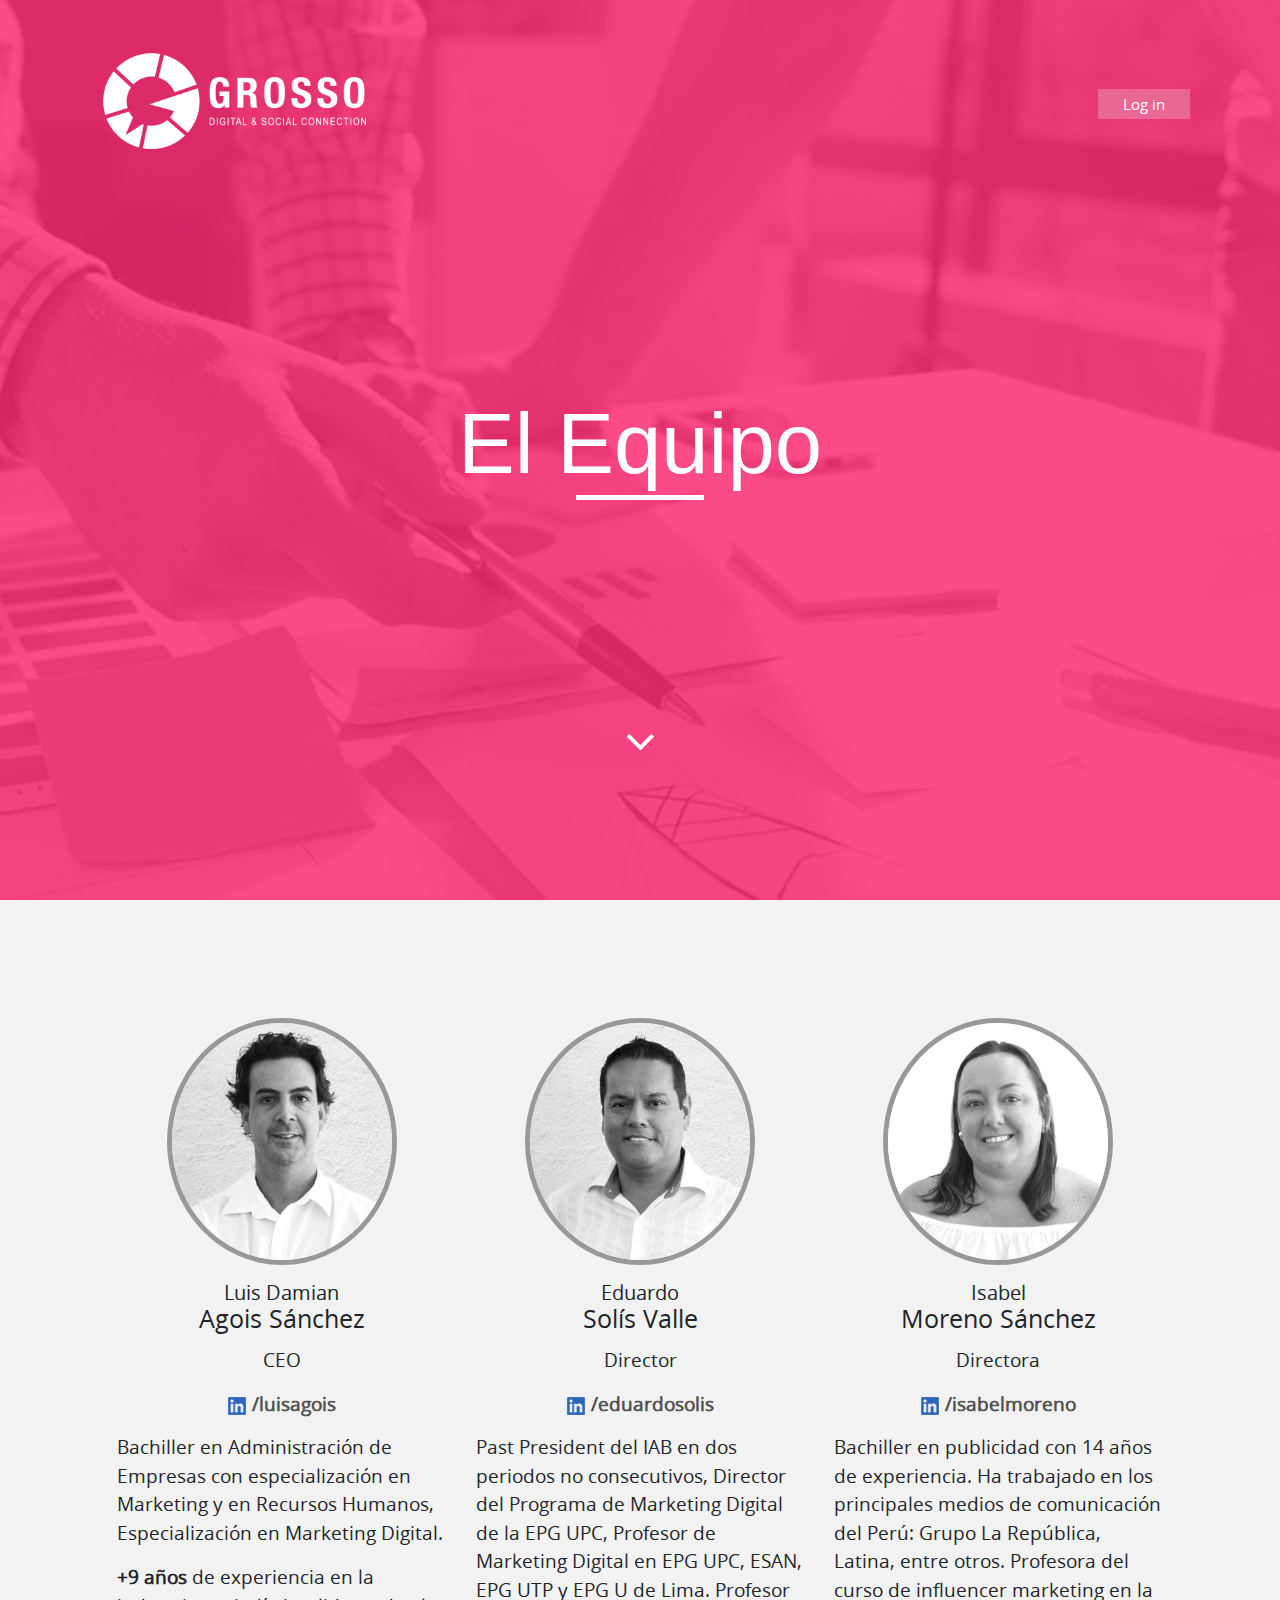
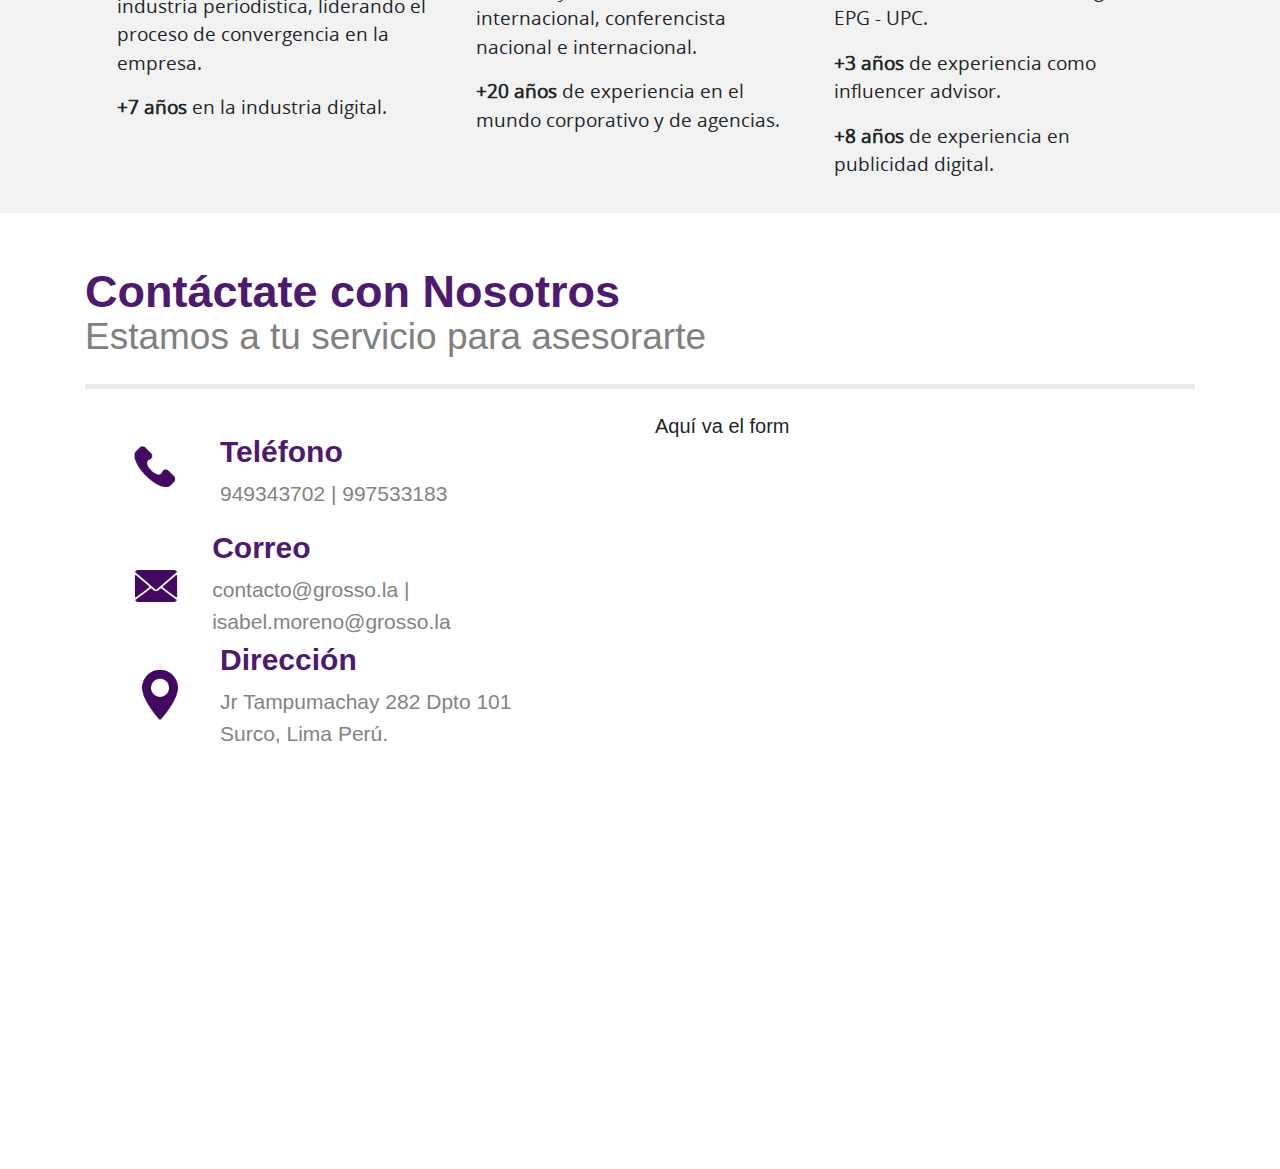
==== commit 2be8075f: "se actualizo css del footer" ====
--- a/equipo.html
+++ b/equipo.html
@@ -196,7 +196,7 @@
 											</i>
 											<div>
 												<h5>Correo</h5>
-												<span>contacto@grosso.la | Isabel.moreno@grosso.la</span>
+												<span>contacto@grosso.la | isabel.moreno@grosso.la</span>
 											</div>
 										</div>
 									</li>
--- a/css/home.css
+++ b/css/home.css
@@ -289,20 +289,16 @@
   .footer .container .d-flex .ctn-description-footer li {
     margin-bottom: 22px;
   }
+  .footer .container .d-flex .ctn-description-footer li i {
+    width: 70px;
+    flex-shrink: 0;
+    text-align: right;
+  }
+  .footer .container .d-flex .ctn-description-footer span {
+    font-size: 15px;
+  }
   .footer .container .d-flex .ctn-description-footer h5 {
     font-size: 25px;
-  }
-  .footer .container .d-flex .ctn-description-footer span {
-    font-size: 18px;
-  }
-  .footer .container .d-flex .ctn-description-footer li:nth-child(1) i {
-    width: 100px;
-  }
-  .footer .container .d-flex .ctn-description-footer li:nth-child(2) i {
-    width: 142px;
-  }
-  .footer .container .d-flex .ctn-description-footer li:nth-child(3) i {
-    width: 115px;
   }
 
   .hero-secundario h2 {
